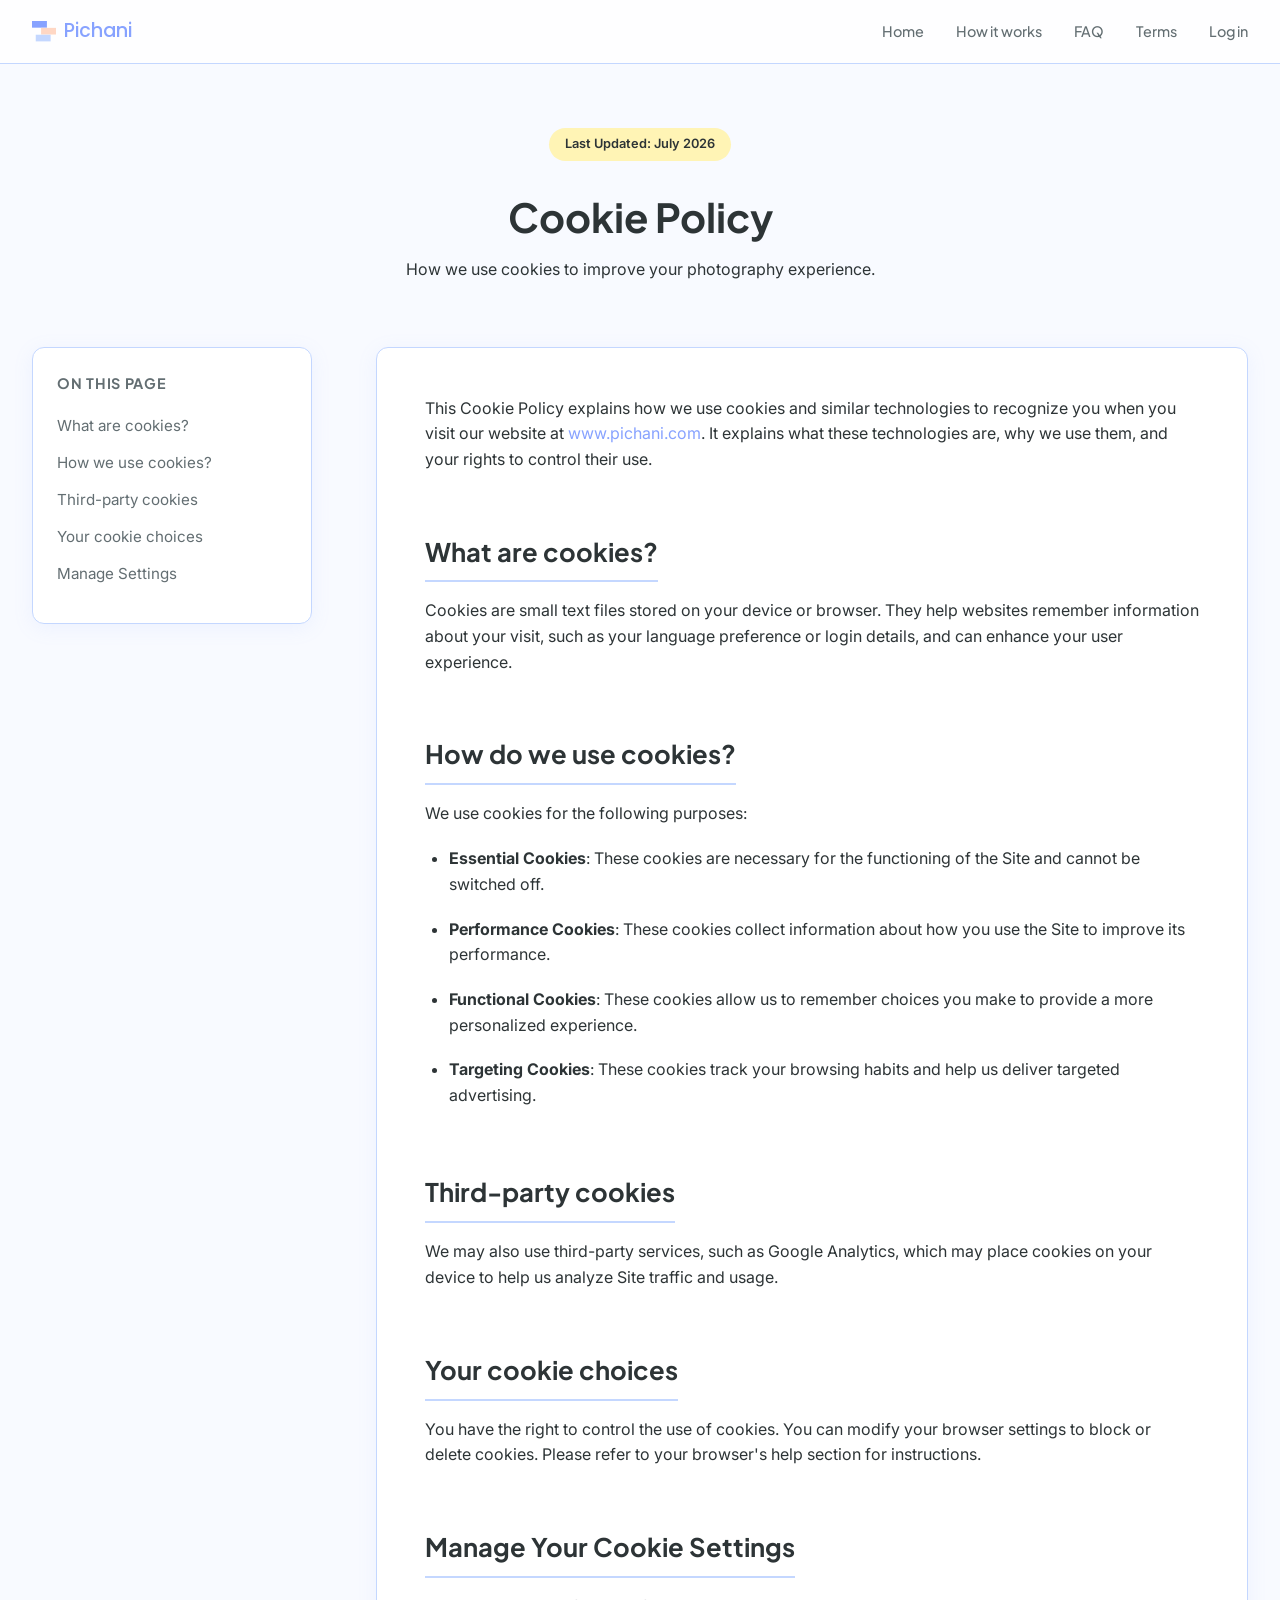
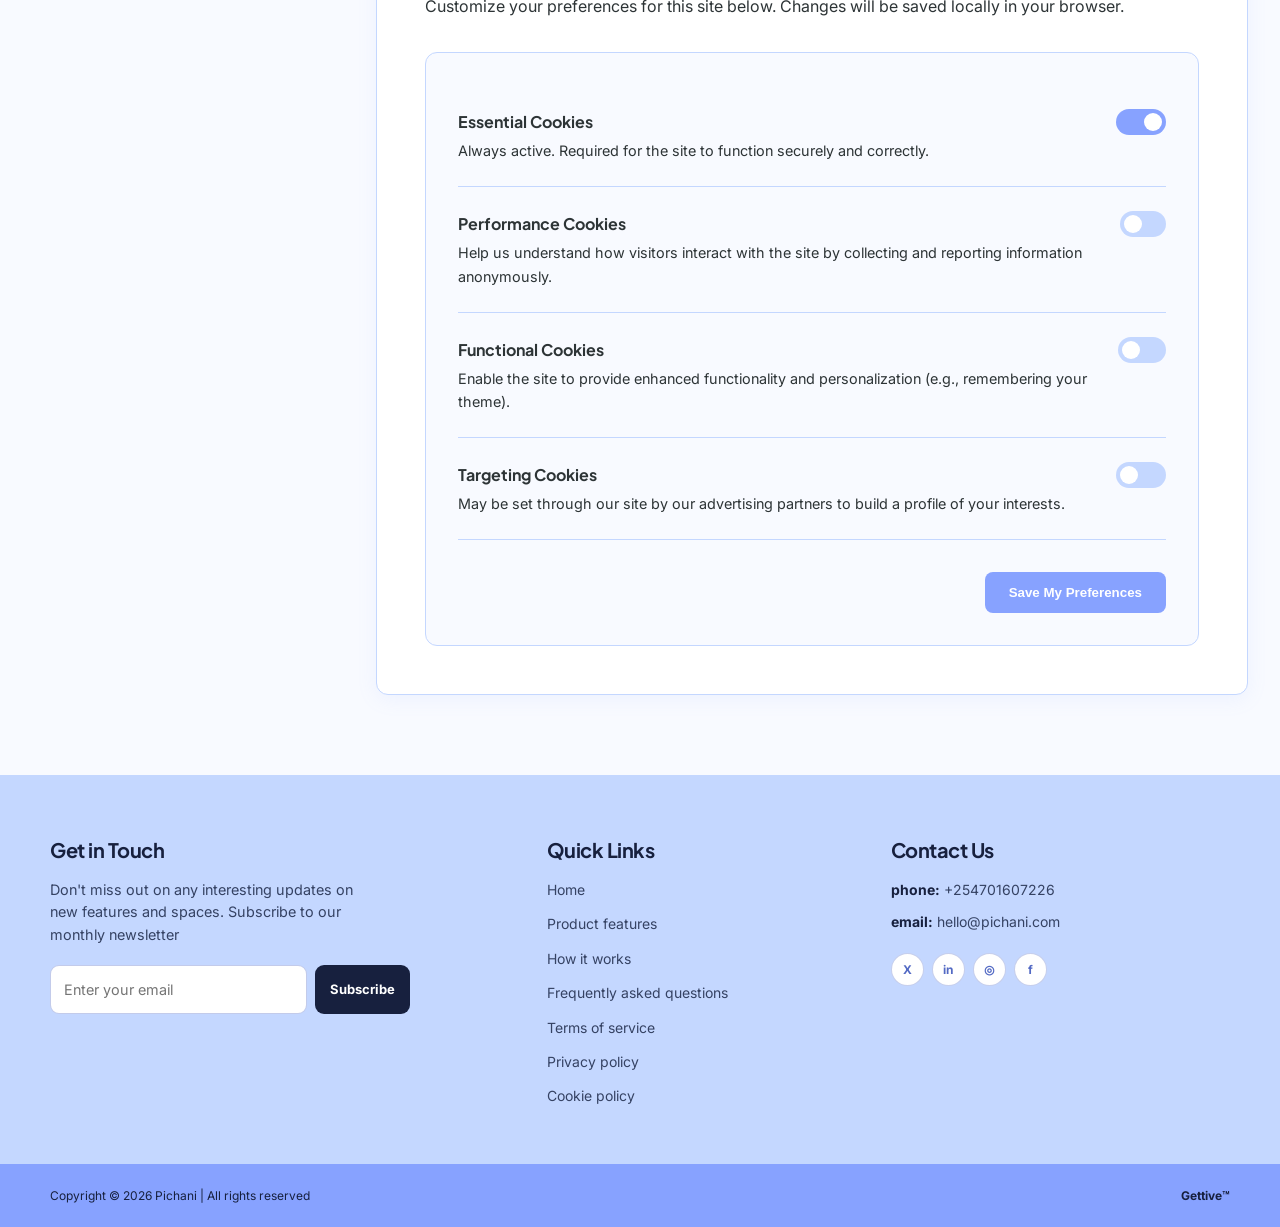
==== cookie-policy.html @ e41df1f5 "Some renaming" ====
<!DOCTYPE html>
<html lang="en">
<head>
    <meta charset="UTF-8">
    <meta name="viewport" content="width=device-width, initial-scale=1.0">
    <meta name="description" content="Pichani's Cookie Policy for its event media management website and services.">
    <link rel="canonical" href="https://www.pichani.com/cookie-policy.html">
    <meta property="og:type" content="website"><meta property="og:site_name" content="Pichani"><meta property="og:title" content="Cookie Policy | Pichani"><meta property="og:description" content="Pichani's Cookie Policy for its event media management website and services."><meta property="og:url" content="https://www.pichani.com/cookie-policy.html">
    <meta name="twitter:card" content="summary">
    <meta name="twitter:title" content="Cookie Policy | Pichani">
    <meta name="twitter:description" content="Pichani's Cookie Policy for its event media management website and services.">
    <link rel="icon" type="image/svg+xml" href="/assets/svg/pichani.svg" />
    <title>Cookie Policy | Pichani</title>
    <link rel="preconnect" href="https://fonts.googleapis.com">
    <link rel="preconnect" href="https://fonts.gstatic.com" crossorigin>
    <link href="https://fonts.googleapis.com/css2?family=Inter:wght@400;500;600&family=Plus+Jakarta+Sans:wght@500;700;800&display=swap" rel="stylesheet">
    <link href="https://fonts.googleapis.com/css2?family=Poppins:wght@400;500;600;700&display=swap" rel="stylesheet">
    <link rel="stylesheet" href="assets/css/styles.css">
    <link rel="stylesheet" href="assets/css/footer.css">
</head>
<body>
    <header>
        <div class="container nav-container">
            <a class="logo" href="index.html" aria-label="Pichani home">
                <svg id="Layer_1" data-name="Layer 1" xmlns="http://www.w3.org/2000/svg" viewBox="0 0 566.72 481.68"><defs><style>.cls-1{fill:#87a2ff;}.cls-2{fill:#ffd7c4;}.cls-3{fill:#c4d7ff;}</style></defs><rect class="cls-1" width="352.08" height="157.68"/><rect class="cls-2" x="214.64" y="162" width="352.08" height="157.68"/><rect class="cls-3" x="88.28" y="324" width="352.08" height="157.68"/></svg>
                <span class="logo-name">Pichani</span>
            </a>
            <nav class="nav-links" id="primary-menu" aria-label="Primary navigation">
                <a href="index.html">Home</a>
                <a href="index.html#workflow">How it works</a>
                <a href="faq.html">FAQ</a>
                <a href="terms-of-service.html">Terms</a>
                <a href="https://app.pichani.com/signin">Log in</a>
            </nav>
            <button class="menu-toggle" type="button" aria-controls="primary-menu" aria-expanded="false" aria-label="Open navigation menu"><span></span><span></span><span></span></button>
        </div>
    </header>

    <main class="container">
        <section class="hero">
            <span class="badge">Last Updated: July 2026</span>
            <h1>Cookie Policy</h1>
            <p>How we use cookies to improve your photography experience.</p>
        </section>

        <div class="policy-layout">
            <aside>
                <div class="toc-card">
                    <h3>On this page</h3>
                    <ul class="toc-list">
                        <li><a href="#what-are-cookies">What are cookies?</a></li>
                        <li><a href="#how-we-use-cookies">How we use cookies?</a></li>
                        <li><a href="#third-party-cookies">Third-party cookies</a></li>
                        <li><a href="#your-choices">Your cookie choices</a></li>
                        <li><a href="#manage-settings">Manage Settings</a></li>
                    </ul>
                </div>
            </aside>

            <article class="content">
                <p>This Cookie Policy explains how we use cookies and similar technologies to recognize you when you visit our website at <a href="https://www.pichani.com">www.pichani.com</a>. It explains what these technologies are, why we use them, and your rights to control their use.</p>

                <h2 id="what-are-cookies">What are cookies?</h2>
                <p>Cookies are small text files stored on your device or browser. They help websites remember information about your visit, such as your language preference or login details, and can enhance your user experience.</p>

                <h2 id="how-we-use-cookies">How do we use cookies?</h2>
                <p>We use cookies for the following purposes:</p>
                <ul>
                    <li><strong>Essential Cookies</strong>: These cookies are necessary for the functioning of the Site and cannot be switched off.</li>
                    <li><strong>Performance Cookies</strong>: These cookies collect information about how you use the Site to improve its performance.</li>
                    <li><strong>Functional Cookies</strong>: These cookies allow us to remember choices you make to provide a more personalized experience.</li>
                    <li><strong>Targeting Cookies</strong>: These cookies track your browsing habits and help us deliver targeted advertising.</li>
                </ul>

                <h2 id="third-party-cookies">Third-party cookies</h2>
                <p>We may also use third-party services, such as Google Analytics, which may place cookies on your device to help us analyze Site traffic and usage.</p>

                <h2 id="your-choices">Your cookie choices</h2>
                <p>You have the right to control the use of cookies. You can modify your browser settings to block or delete cookies. Please refer to your browser's help section for instructions.</p>

                <h2 id="manage-settings">Manage Your Cookie Settings</h2>
                <p>Customize your preferences for this site below. Changes will be saved locally in your browser.</p>
                
                <div class="cookie-dashboard">
                    <div class="cookie-row">
                        <div class="cookie-info">
                            <h4>Essential Cookies</h4>
                            <p>Always active. Required for the site to function securely and correctly.</p>
                        </div>
                        <label class="switch">
                            <input type="checkbox" checked disabled>
                            <span class="slider"></span>
                        </label>
                    </div>

                    <div class="cookie-row">
                        <div class="cookie-info">
                            <h4>Performance Cookies</h4>
                            <p>Help us understand how visitors interact with the site by collecting and reporting information anonymously.</p>
                        </div>
                        <label class="switch">
                            <input type="checkbox" id="cookie-performance">
                            <span class="slider"></span>
                        </label>
                    </div>

                    <div class="cookie-row">
                        <div class="cookie-info">
                            <h4>Functional Cookies</h4>
                            <p>Enable the site to provide enhanced functionality and personalization (e.g., remembering your theme).</p>
                        </div>
                        <label class="switch">
                            <input type="checkbox" id="cookie-functional">
                            <span class="slider"></span>
                        </label>
                    </div>

                    <div class="cookie-row">
                        <div class="cookie-info">
                            <h4>Targeting Cookies</h4>
                            <p>May be set through our site by our advertising partners to build a profile of your interests.</p>
                        </div>
                        <label class="switch">
                            <input type="checkbox" id="cookie-targeting">
                            <span class="slider"></span>
                        </label>
                    </div>

                    <div style="margin-top: 2rem; text-align: right;">
                        <button id="save-cookie-settings" class="btn">Save My Preferences</button>
                    </div>
                </div>
            </article>
        </div>
    </main>

    <footer class="site-footer"><div class="footer-main"><div class="footer-wrap"><section class="footer-column"><h3>Get in Touch</h3><p class="newsletter-copy">Don't miss out on any interesting updates on new features and spaces. Subscribe to our monthly newsletter</p><form class="footer-signup" novalidate><input type="email" name="email" placeholder="Enter your email" aria-label="Email address" required><button type="submit">Subscribe</button></form><p class="footer-note" aria-live="polite"></p></section><section class="footer-column"><h3>Quick Links</h3><nav class="footer-links" aria-label="Footer links"><a href="index.html">Home</a><a href="index.html#features">Product features</a><a href="index.html#workflow">How it works</a><a href="faq.html">Frequently asked questions</a><a href="terms-of-service.html">Terms of service</a><a href="privacy-policy.html">Privacy policy</a><a href="cookie-policy.html">Cookie policy</a></nav></section><section class="footer-column"><h3>Contact Us</h3><p class="contact-line"><strong>phone:</strong> +254701607226</p><p class="contact-line"><strong>email:</strong> hello@pichani.com</p><ul class="social-links"><li><a href="https://twitter.com/pichani_app" target="_blank" rel="noopener noreferrer" aria-label="X (Twitter)">X</a></li><li><a href="https://linkedin.com/in/pichani_app" target="_blank" rel="noopener noreferrer" aria-label="LinkedIn">in</a></li><li><a href="https://instagram.com/pichani_app" target="_blank" rel="noopener noreferrer" aria-label="Instagram">◎</a></li><li><a href="https://facebook.com/pichani_app" target="_blank" rel="noopener noreferrer" aria-label="Facebook">f</a></li></ul></section></div></div><div class="footer-bottom"><div class="footer-bottom-wrap"><p>Copyright © 2026 Pichani <span aria-hidden="true">|</span> All rights reserved</p><a class="footer-credit" href="https://www.gettive.com" target="_blank" rel="noopener noreferrer">Gettive™</a></div></div></footer>

    <script src="assets/js/app.js"></script>
    <script src="assets/js/cookie-manager.js"></script>
    <script src="assets/js/footer.js"></script>
    <script src="assets/js/menu.js"></script>
</body>
</html>
---- assets/css/styles.css ----
:root {
    --primary: #87a2ff;
    --secondary: #c4d7ff;
    --accent: #ffd7c4;
    --warning: #fff4b5;
    --bg-light: #f8faff;
    --text-main: #2d3436;
    --text-muted: #636e72;
    --white: #ffffff;
    --shadow: 0 4px 20px rgba(135, 162, 255, 0.1);
    --border-radius: 12px;
    --transition: all 0.3s cubic-bezier(0.4, 0, 0.2, 1);
}

* {
    margin: 0;
    padding: 0;
    box-sizing: border-box;
    -webkit-font-smoothing: antialiased;
}

body {
    font-family: 'Inter', -apple-system, BlinkMacSystemFont, "Segoe UI", Roboto, sans-serif;
    background-color: var(--bg-light);
    color: var(--text-main);
    line-height: 1.6;
    overflow-x: hidden;
}

h1, h2, h3, h4 {
    font-family: 'Plus Jakarta Sans', sans-serif;
    font-weight: 700;
    color: var(--text-main);
    margin-bottom: 1rem;
}

a {
    color: var(--primary);
    text-decoration: none;
    transition: var(--transition);
}

a:hover {
    color: var(--text-main);
}

.container {
    max-width: 1300px;
    margin: 0 auto;
    padding: 0 2rem;
}

/* Layout Shell */
header {
    background: rgba(255, 255, 255, 0.8);
    backdrop-filter: blur(10px);
    border-bottom: 1px solid var(--secondary);
    position: sticky;
    top: 0;
    z-index: 100;
    padding: 1rem 0;
    display: flex;
    justify-content: space-between;
    width: 100%;
    position: relative;

}

.nav-container {
    display: flex;
    justify-content: space-between;
    align-items: center;
    width: 100%;
}

.logo {
    font-family: 'Plus Jakarta Sans', sans-serif;
    font-weight: 800;
    font-size: 1.5rem;
    color: var(--primary);
    display: flex;
    align-items: center;
    gap: 0.5rem;
}

.logo-name {
    font-family: 'Poppins', sans-serif;
    font-weight: 500;
    font-size: 1.2rem;
}

.logo svg {
    display: block;
    width: 24px;
    height: 24px;
    height: auto;
    flex-shrink: 0;
}

.container.nav-container .nav-links {
    display: flex;
    gap: 2rem;
}

.container.nav-container .nav-links a {
    font-weight: 500 !important;
    font-size: 0.9rem;
    color: var(--text-muted);
    font-family: 'Plus Jakarta Sans', sans-serif;
    text-decoration: none;
}

.container.nav-container .nav-links a.active {
    color: var(--primary);
}

/* Page Hero */
.hero {
    padding: 4rem 0 2rem;
    text-align: center;
}

.hero h1 {
    font-size: 2.5rem;
    margin-bottom: 0.5rem;
}

.badge {
    background: var(--warning);
    padding: 0.4rem 1rem;
    border-radius: 100px;
    font-size: 0.8rem;
    font-weight: 600;
    display: inline-block;
    margin-bottom: 1.5rem;
}

/* Policy Content Grid */
.policy-layout {
    display: grid;
    grid-template-columns: 280px 1fr;
    gap: 4rem;
    padding: 2rem 0 5rem;
}

aside {
    position: sticky;
    top: 100px;
    height: fit-content;
}

.toc-card {
    background: var(--white);
    padding: 1.5rem;
    border-radius: var(--border-radius);
    border: 1px solid var(--secondary);
    box-shadow: var(--shadow);
}

.toc-card h3 {
    font-size: 0.9rem;
    text-transform: uppercase;
    letter-spacing: 0.05em;
    color: var(--text-muted);
    margin-bottom: 1.2rem;
}

.toc-list {
    list-style: none;
}

.toc-list li {
    margin-bottom: 0.8rem;
}

.toc-list a {
    color: var(--text-muted);
    font-size: 0.95rem;
    display: block;
}

.toc-list a:hover, .toc-list a.active {
    color: var(--primary);
    transform: translateX(5px);
}

/* Main Content area */
article.content {
    background: var(--white);
    padding: 3rem;
    border-radius: var(--border-radius);
    border: 1px solid var(--secondary);
    box-shadow: var(--shadow);
}

.content h2 {
    margin-top: 2.5rem;
    font-size: 1.6rem;
    border-bottom: 2px solid var(--secondary);
    padding-bottom: 0.5rem;
    display: inline-block;
}

.content h2:first-child {
    margin-top: 0;
}

.content p, .content li {
    margin-bottom: 1.2rem;
    color: var(--text-main);
}

.content ul {
    margin-left: 1.5rem;
    margin-bottom: 1.5rem;
}

/* FAQ page */
.faq-content section + section { margin-top: 3rem; }
.faq-content h2 { margin-top: 0; }
.faq-content details { border: 1px solid var(--secondary); border-radius: 10px; margin: .85rem 0; overflow: hidden; transition: var(--transition); }
.faq-content details[open] { border-color: var(--primary); box-shadow: var(--shadow); }
.faq-content summary { cursor: pointer; list-style: none; padding: 1.1rem 1.25rem; display: flex; gap: 1rem; align-items: center; justify-content: space-between; font-weight: 600; color: var(--text-main); }
.faq-content summary::-webkit-details-marker { display: none; }
.faq-content summary span { color: var(--primary); font-size: 1.5rem; font-weight: 400; line-height: 1; transition: transform .2s ease; }
.faq-content details[open] summary span { transform: rotate(45deg); }
.faq-content details p { margin: 0; padding: 0 1.25rem 1.25rem; color: var(--text-muted); }

/* Hub/Index Page */
.policy-grid {
    display: grid;
    grid-template-columns: repeat(auto-fit, minmax(300px, 1fr));
    gap: 2rem;
    margin-top: 3rem;
}

.policy-card {
    background: var(--white);
    padding: 2.5rem;
    border-radius: var(--border-radius);
    border: 1px solid var(--secondary);
    box-shadow: var(--shadow);
    transition: var(--transition);
    display: flex;
    flex-direction: column;
}

.policy-card:hover {
    transform: translateY(-10px);
    border-color: var(--primary);
}

.policy-card i {
    font-size: 2rem;
    color: var(--primary);
    margin-bottom: 1.5rem;
}

.policy-card p {
    color: var(--text-muted);
    flex-grow: 1;
    margin-bottom: 1.5rem;
}

.btn {
    background: var(--primary);
    color: var(--white);
    padding: 0.8rem 1.5rem;
    border-radius: 8px;
    font-weight: 600;
    text-align: center;
    border: none;
    cursor: pointer;
    transition: var(--transition);
}

.btn:hover {
    background: var(--text-main);
    color: var(--white);
}

/* Cookie Dashboard */
.cookie-dashboard {
    background: var(--bg-light);
    border: 1px solid var(--secondary);
    border-radius: var(--border-radius);
    padding: 2rem;
    margin-top: 2rem;
}

.cookie-row {
    display: flex;
    justify-content: space-between;
    align-items: flex-start;
    padding: 1.5rem 0;
    border-bottom: 1px solid var(--secondary);
}

.cookie-row:last-child {
    border-bottom: none;
}

.cookie-info h4 {
    margin-bottom: 0.3rem;
}

.cookie-info p {
    font-size: 0.9rem;
    margin-bottom: 0;
}

/* Switch UI */
.switch {
    position: relative;
    display: inline-block;
    width: 50px;
    height: 26px;
}

.switch input {
    opacity: 0;
    width: 0;
    height: 0;
}

.slider {
    position: absolute;
    cursor: pointer;
    top: 0;
    left: 0;
    right: 0;
    bottom: 0;
    background-color: var(--secondary);
    transition: .4s;
    border-radius: 34px;
}

.slider:before {
    position: absolute;
    content: "";
    height: 18px;
    width: 18px;
    left: 4px;
    bottom: 4px;
    background-color: white;
    transition: .4s;
    border-radius: 50%;
}

input:checked + .slider {
    background-color: var(--primary);
}

input:checked + .slider:before {
    transform: translateX(24px);
}

/* Footer */
footer {
    padding: 4rem 0;
    border-top: 1px solid var(--secondary);
    text-align: center;
    color: var(--text-muted);
    font-size: 0.9rem;
}

/* Responsive */
@media (max-width: 992px) {
    .policy-layout {
        grid-template-columns: 1fr;
    }
    aside {
        display: none;
    }
    .hero h1 {
        font-size: 2rem;
    }
}

@media (max-width: 600px) {
    .container.nav-container .nav-links {
        display: none;
    }
    article.content {
        padding: 1.5rem;
    }
}

/* Mobile navigation */
.menu-toggle {
    display: none;
    width: 42px;
    height: 42px;
    padding: 10px;
    border: 1px solid var(--secondary);
    border-radius: 9px;
    background: var(--white);
    cursor: pointer;
}

.menu-toggle span {
    display: block;
    width: 20px;
    height: 2px;
    margin: 4px auto;
    border-radius: 2px;
    background: var(--primary);
}

@media (max-width: 600px) {
    .nav-container { position: relative; }
    .menu-toggle { display: block; }
    .container.nav-container .nav-links.is-open {
        position: absolute;
        top: calc(100% + 14px + 1rem);
        left: 50%;
        transform: translate(-50%, 0);
        right: 0;
        z-index: 110;
        display: flex;
        width: min(260px, calc(100vw - 4rem));
        padding: .75rem;
        flex-direction: column;
        gap: 0.5rem;
        border: 1px solid var(--secondary);
        border-radius: 12px;
        background: rgba(255, 255, 255, .98);
        box-shadow: var(--shadow);
        width: 90%;
        height: 30rem;

    }
    .container.nav-container .nav-links.is-open a {
        display: block;
        padding: .8rem 1rem;
        border-radius: 8px;
    }
    .container.nav-container .nav-links.is-open a:hover,
    .container.nav-container .nav-links.is-open a.active {
        background: var(--warning);
    }
}

/* Print Styles */
@media print {
    header, footer, aside, .btn, .hero .badge {
        display: none !important;
    }
    body {
        background: white;
    }
    .container {
        max-width: 100%;
        padding: 0;
    }
    article.content {
        box-shadow: none;
        border: none;
        padding: 0;
    }
}
---- assets/css/footer.css ----
.site-footer{margin-top:0;padding:0;border:0;text-align:initial;color:#17203e;font-family:"DM Sans",Inter,Arial,sans-serif}.footer-main{padding:64px 0 56px;background:#c4d7ff}.footer-wrap{width:min(1180px,calc(100% - 48px));margin:auto;display:grid;grid-template-columns:1.2fr .75fr 1fr;gap:clamp(34px,7vw,100px)}.footer-column h3{margin:0 0 18px;font:700 20px/1.1 "Plus Jakarta Sans","DM Sans",sans-serif;letter-spacing:-.5px;color:#17203e}.footer-column p{margin:0}.newsletter-copy{max-width:320px;line-height:1.55;color:#354263}.footer-signup{display:flex;gap:8px;margin-top:19px;max-width:360px}.footer-signup input{min-width:0;flex:1;padding:12px 13px;border:1px solid rgba(83,106,196,.35);border-radius:9px;background:#fff;color:#17203e;font:inherit;outline:none}.footer-signup input:focus{border-color:#536ac4;box-shadow:0 0 0 3px rgba(135,162,255,.28)}.footer-signup button{padding:11px 15px;border:0;border-radius:9px;background:#17203e;color:white;font:700 13px/1 "DM Sans",Inter,sans-serif;cursor:pointer}.footer-signup button:hover{background:#536ac4}.footer-note{min-height:18px;margin-top:8px!important;font-size:12px;color:#536ac4}.footer-links{display:grid;gap:12px}.footer-links a{color:#354263;text-decoration:none;font-size:14px}.footer-links a:hover{color:#536ac4;text-decoration:underline}.contact-line{margin:0 0 10px!important;font-size:14px;color:#354263}.contact-line strong{text-transform:lowercase;color:#17203e}.social-links{display:flex;gap:8px;margin-top:19px;padding:0;list-style:none}.social-links a{display:grid;place-items:center;width:33px;height:33px;border:1px solid rgba(83,106,196,.32);border-radius:50%;background:#fff;color:#536ac4;text-decoration:none;font-size:12px;font-weight:700;transition:transform .2s,background .2s}.social-links a:hover{background:#fff4b5;transform:translateY(-3px)}.footer-bottom{background:#87a2ff;padding:22px 0;color:#17203e}.footer-bottom-wrap{width:min(1180px,calc(100% - 48px));margin:auto;display:flex;align-items:center;justify-content:space-between;gap:20px;font-size:12px}.footer-bottom p{margin:0}.footer-credit{font-weight:700;color:#17203e;text-decoration:none}.footer-credit:hover{text-decoration:underline}@media(max-width:760px){.footer-wrap{grid-template-columns:1fr 1fr;gap:42px}.footer-column:first-child{grid-column:1/-1}.footer-bottom-wrap{align-items:flex-start;flex-direction:column;gap:8px}}@media(max-width:480px){.footer-main{padding:48px 0}.footer-wrap{width:min(100% - 40px,1180px);grid-template-columns:1fr;gap:35px}.footer-column:first-child{grid-column:auto}.footer-signup{flex-direction:column}.footer-signup button{padding:13px}.footer-bottom-wrap{width:min(100% - 40px,1180px)}}
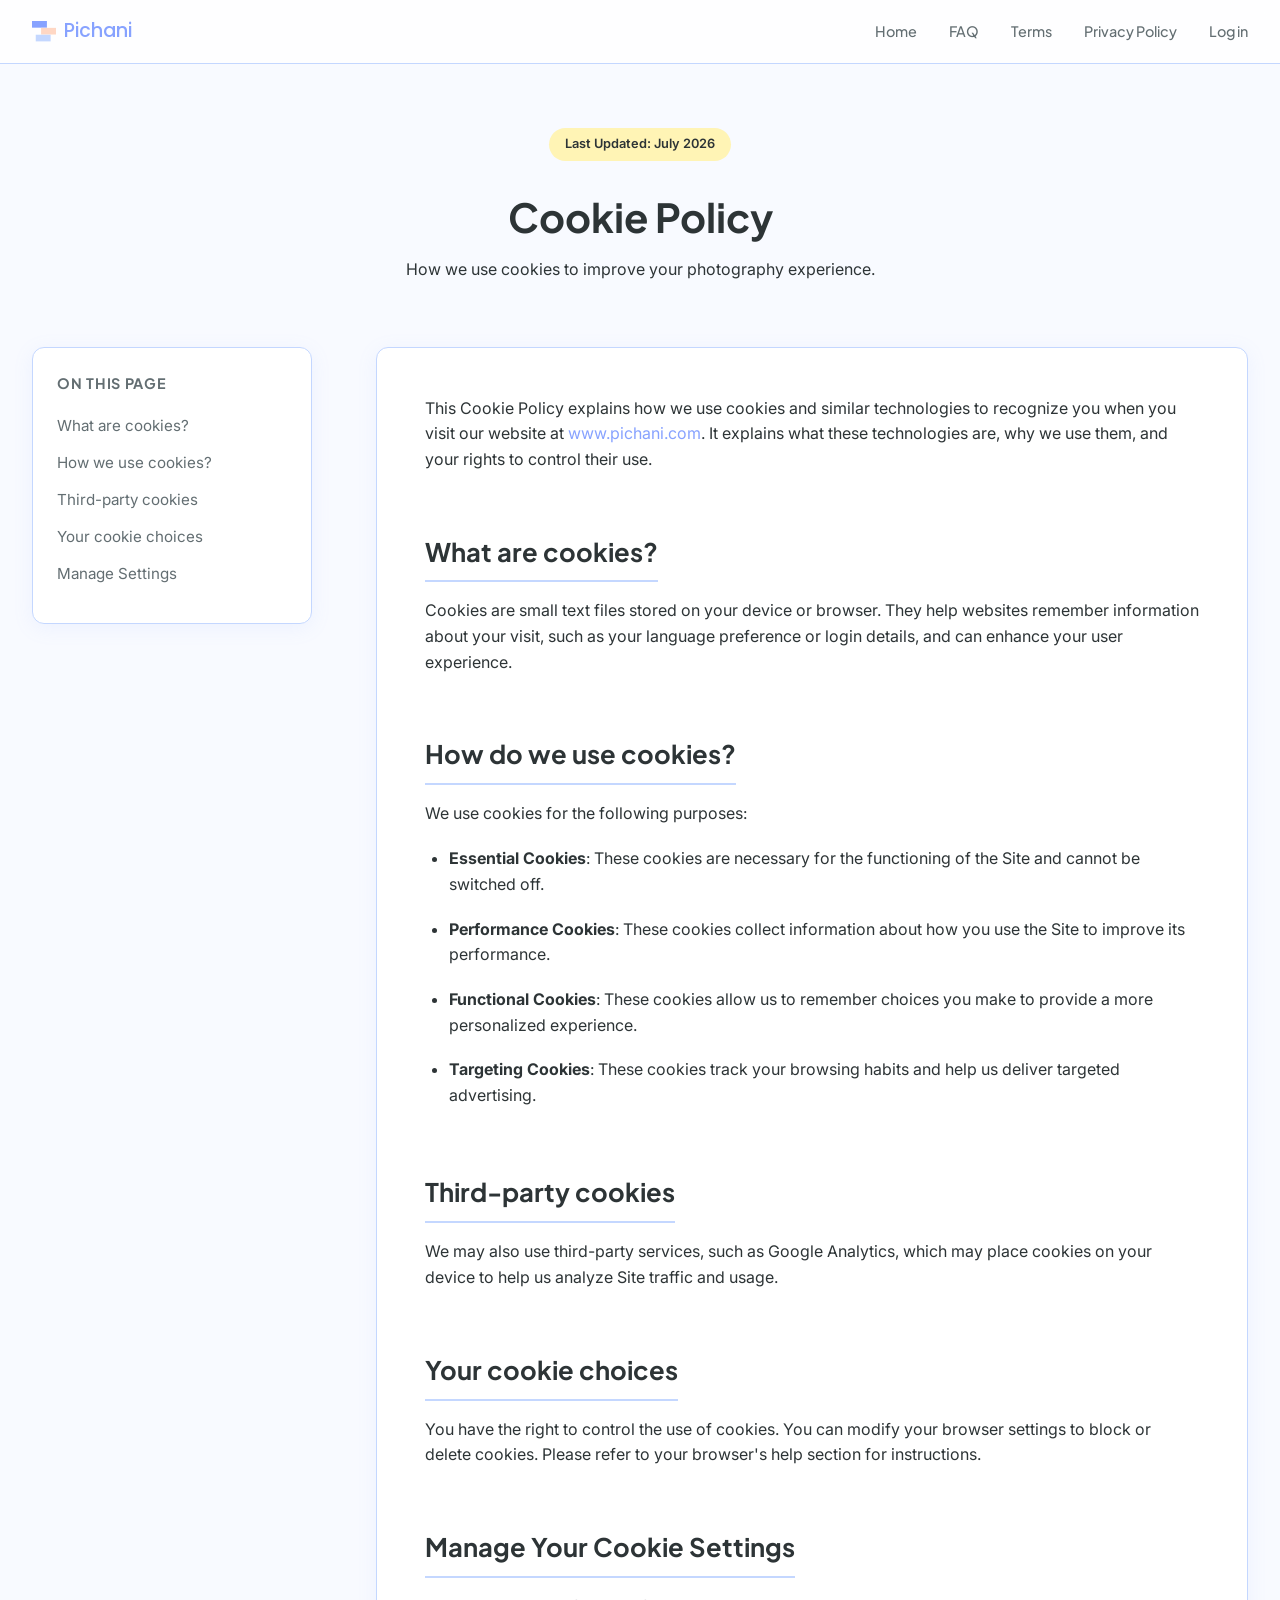
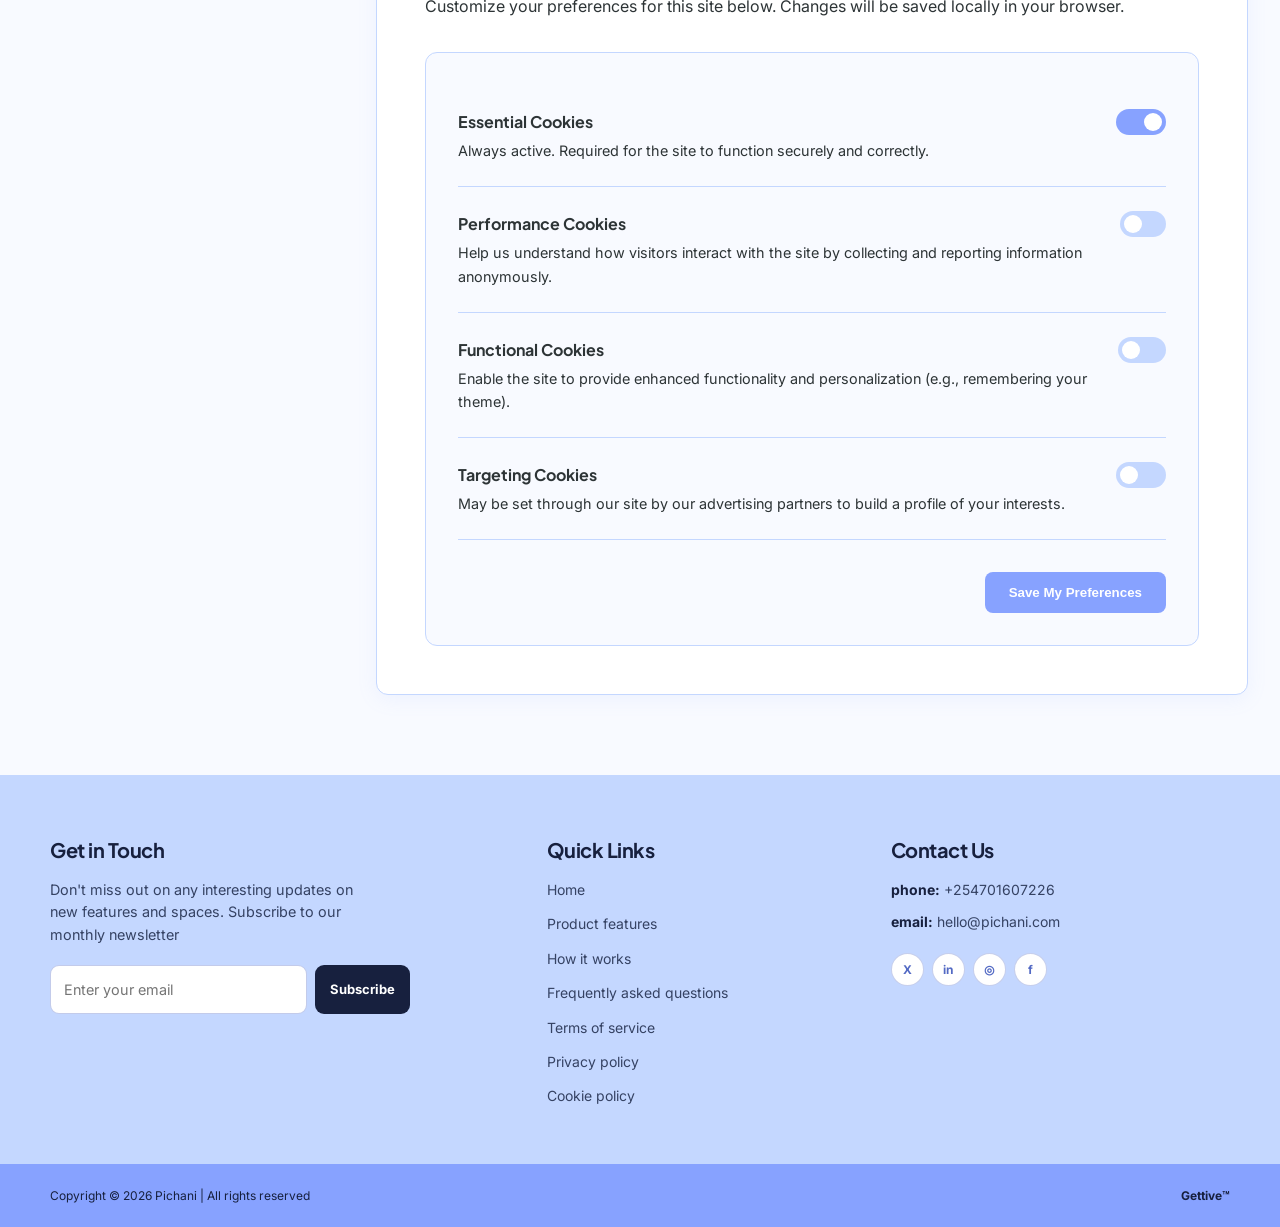
==== commit 211bd656: "Some update" ====
--- a/cookie-policy.html
+++ b/cookie-policy.html
@@ -21,20 +21,20 @@
 <body>
     <header>
         <div class="container nav-container">
-            <a class="logo" href="index.html" aria-label="Pichani home">
-                <svg id="Layer_1" data-name="Layer 1" xmlns="http://www.w3.org/2000/svg" viewBox="0 0 566.72 481.68"><defs><style>.cls-1{fill:#87a2ff;}.cls-2{fill:#ffd7c4;}.cls-3{fill:#c4d7ff;}</style></defs><rect class="cls-1" width="352.08" height="157.68"/><rect class="cls-2" x="214.64" y="162" width="352.08" height="157.68"/><rect class="cls-3" x="88.28" y="324" width="352.08" height="157.68"/></svg>
-                <span class="logo-name">Pichani</span>
-            </a>
+          <a class="logo" href="index.html" aria-label="Pichani home">
+            <svg id="Layer_1" data-name="Layer 1" xmlns="http://www.w3.org/2000/svg" viewBox="0 0 566.72 481.68"><defs><style>.cls-1{fill:#87a2ff;}.cls-2{fill:#ffd7c4;}.cls-3{fill:#c4d7ff;}</style></defs><rect class="cls-1" width="352.08" height="157.68"/><rect class="cls-2" x="214.64" y="162" width="352.08" height="157.68"/><rect class="cls-3" x="88.28" y="324" width="352.08" height="157.68"/></svg>
+            <span class="logo-name">Pichani</span>
+          </a>
             <nav class="nav-links" id="primary-menu" aria-label="Primary navigation">
-                <a href="index.html">Home</a>
-                <a href="index.html#workflow">How it works</a>
-                <a href="faq.html">FAQ</a>
-                <a href="terms-of-service.html">Terms</a>
-                <a href="https://app.pichani.com/signin">Log in</a>
+              <a href="index.html">Home</a>
+              <a href="faq.html">FAQ</a>
+              <a href="terms-of-service.html">Terms</a>
+              <a href="privacy-policy.html">Privacy Policy</a>
+              <a href="https://app.pichani.com/signin">Log in</a>
             </nav>
             <button class="menu-toggle" type="button" aria-controls="primary-menu" aria-expanded="false" aria-label="Open navigation menu"><span></span><span></span><span></span></button>
-        </div>
-    </header>
+          </div>
+        </header>
 
     <main class="container">
         <section class="hero">
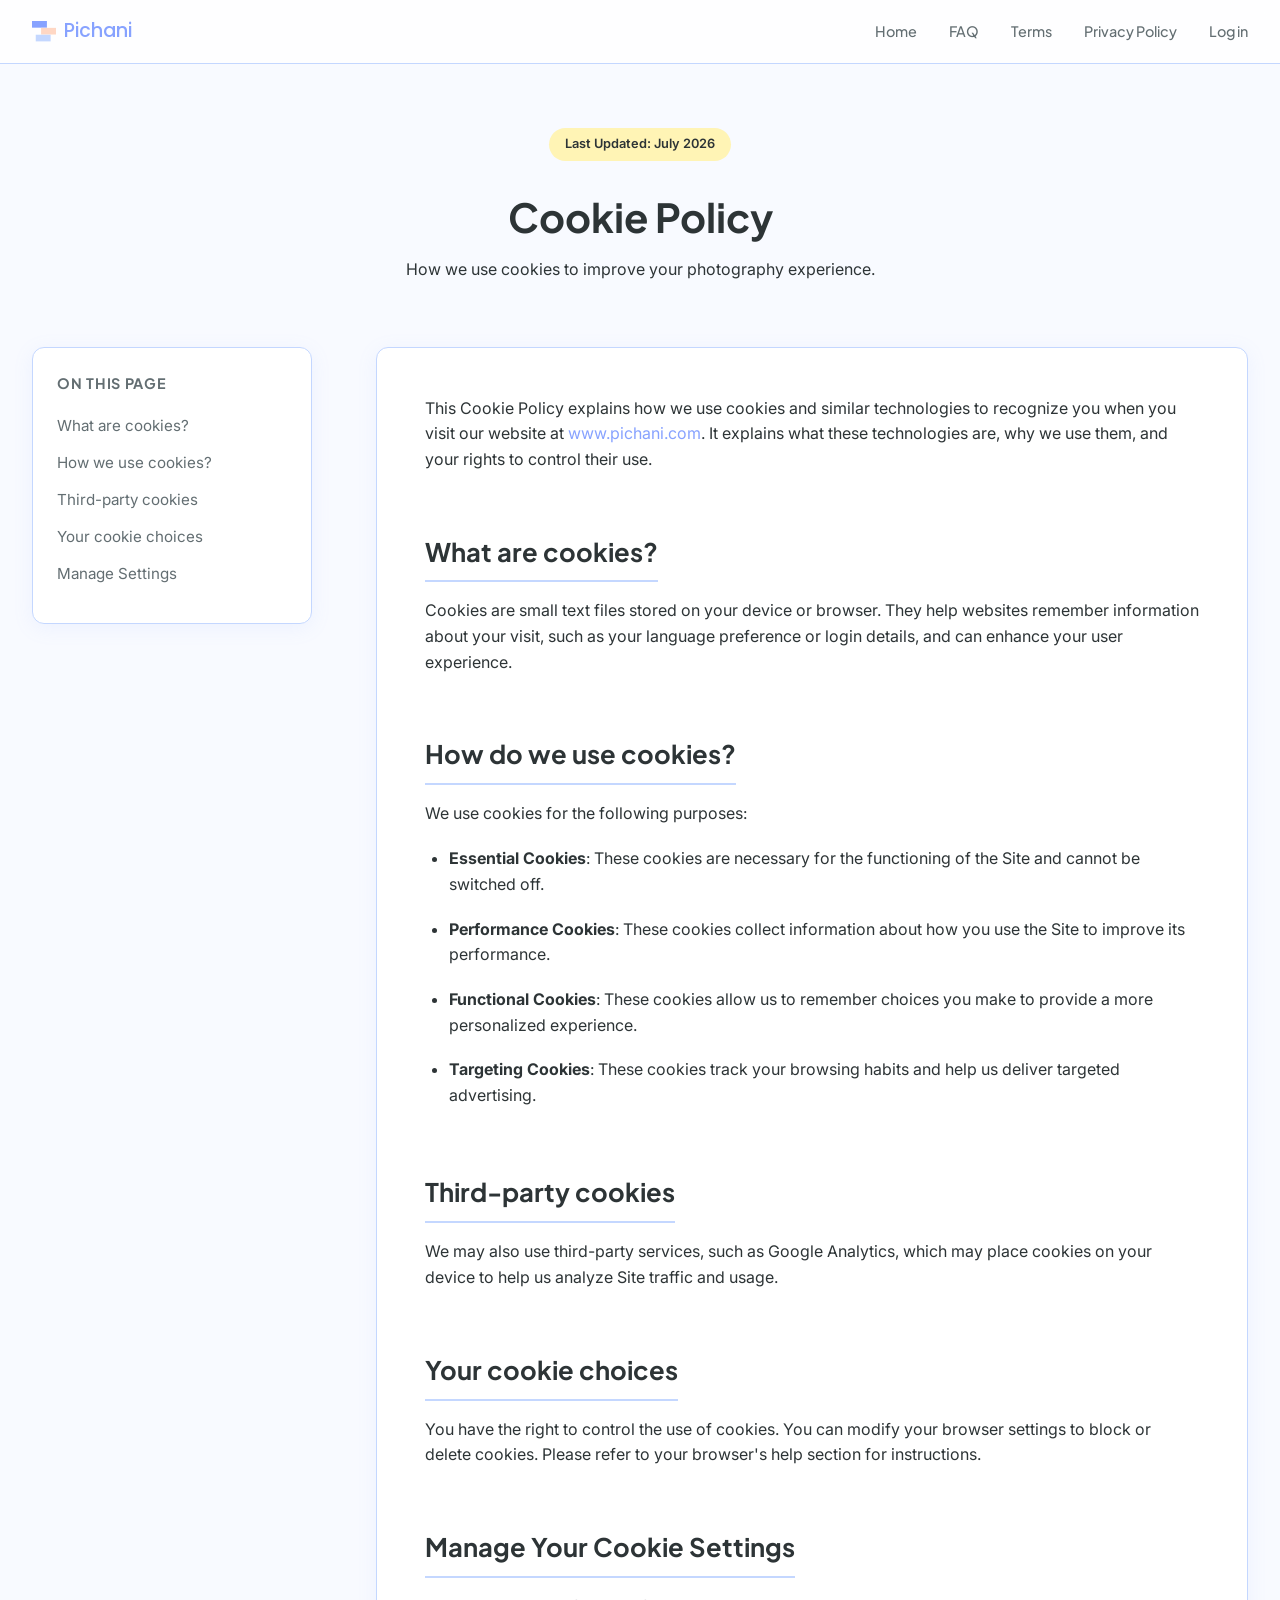
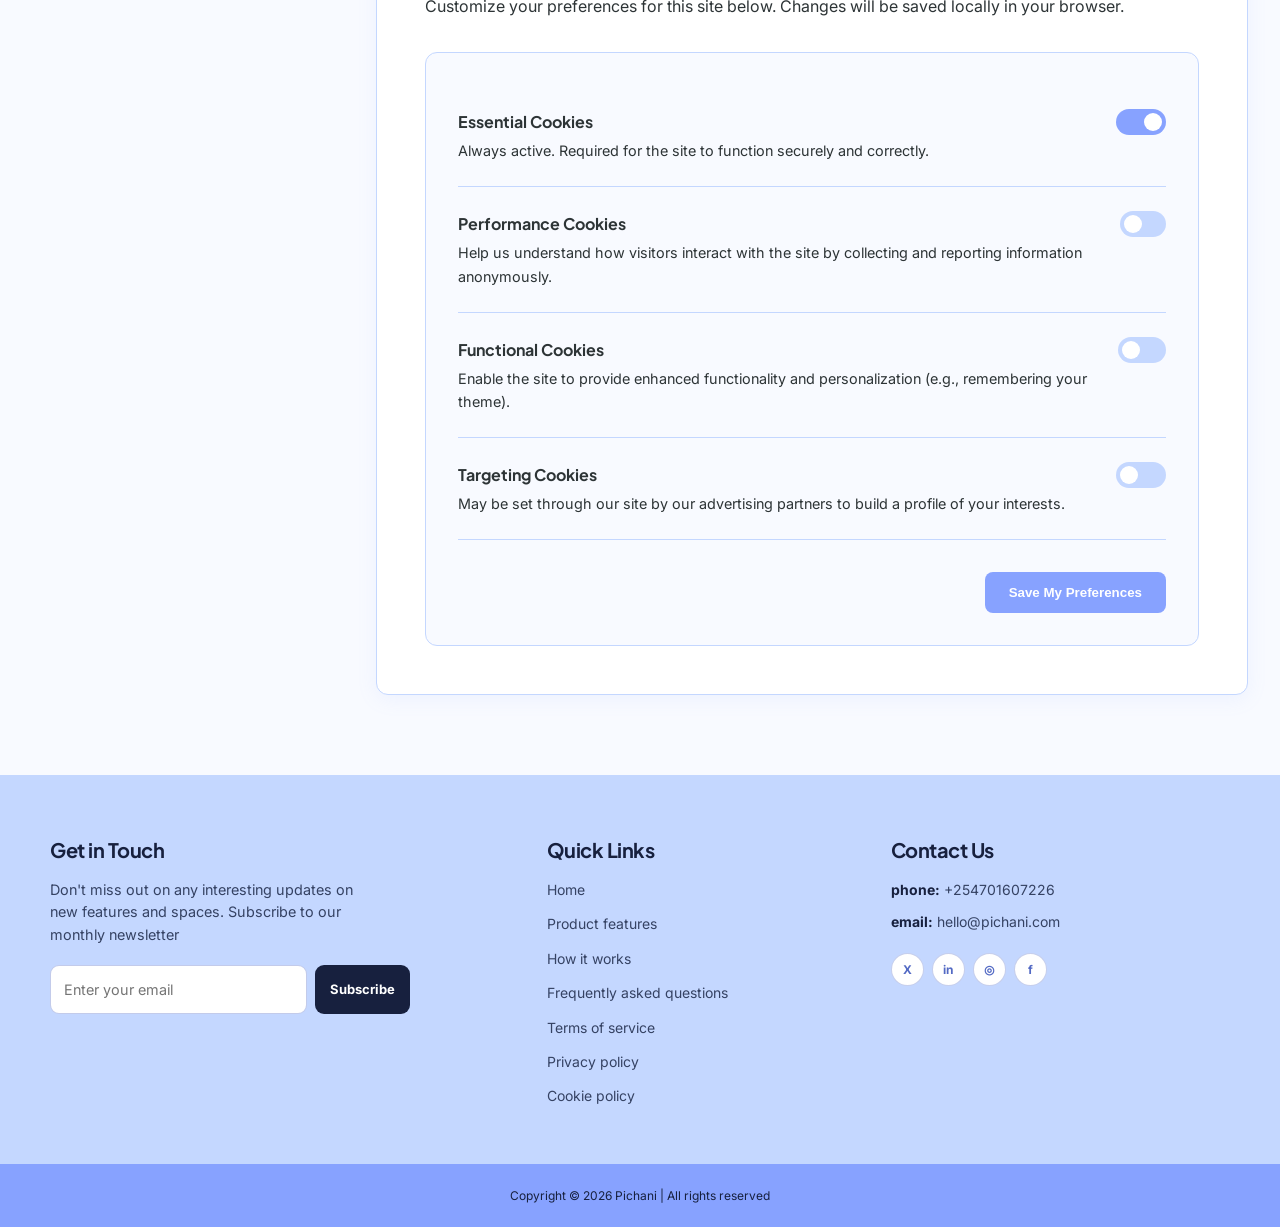
==== commit f2f2b1c6: "Remove attribution for Gettive" ====
--- a/cookie-policy.html
+++ b/cookie-policy.html
@@ -134,7 +134,7 @@
         </div>
     </main>
 
-    <footer class="site-footer"><div class="footer-main"><div class="footer-wrap"><section class="footer-column"><h3>Get in Touch</h3><p class="newsletter-copy">Don't miss out on any interesting updates on new features and spaces. Subscribe to our monthly newsletter</p><form class="footer-signup" novalidate><input type="email" name="email" placeholder="Enter your email" aria-label="Email address" required><button type="submit">Subscribe</button></form><p class="footer-note" aria-live="polite"></p></section><section class="footer-column"><h3>Quick Links</h3><nav class="footer-links" aria-label="Footer links"><a href="index.html">Home</a><a href="index.html#features">Product features</a><a href="index.html#workflow">How it works</a><a href="faq.html">Frequently asked questions</a><a href="terms-of-service.html">Terms of service</a><a href="privacy-policy.html">Privacy policy</a><a href="cookie-policy.html">Cookie policy</a></nav></section><section class="footer-column"><h3>Contact Us</h3><p class="contact-line"><strong>phone:</strong> +254701607226</p><p class="contact-line"><strong>email:</strong> hello@pichani.com</p><ul class="social-links"><li><a href="https://twitter.com/pichani_app" target="_blank" rel="noopener noreferrer" aria-label="X (Twitter)">X</a></li><li><a href="https://linkedin.com/in/pichani_app" target="_blank" rel="noopener noreferrer" aria-label="LinkedIn">in</a></li><li><a href="https://instagram.com/pichani_app" target="_blank" rel="noopener noreferrer" aria-label="Instagram">◎</a></li><li><a href="https://facebook.com/pichani_app" target="_blank" rel="noopener noreferrer" aria-label="Facebook">f</a></li></ul></section></div></div><div class="footer-bottom"><div class="footer-bottom-wrap"><p>Copyright © 2026 Pichani <span aria-hidden="true">|</span> All rights reserved</p><a class="footer-credit" href="https://www.gettive.com" target="_blank" rel="noopener noreferrer">Gettive™</a></div></div></footer>
+    <footer class="site-footer"><div class="footer-main"><div class="footer-wrap"><section class="footer-column"><h3>Get in Touch</h3><p class="newsletter-copy">Don't miss out on any interesting updates on new features and spaces. Subscribe to our monthly newsletter</p><form class="footer-signup" novalidate><input type="email" name="email" placeholder="Enter your email" aria-label="Email address" required><button type="submit">Subscribe</button></form><p class="footer-note" aria-live="polite"></p></section><section class="footer-column"><h3>Quick Links</h3><nav class="footer-links" aria-label="Footer links"><a href="index.html">Home</a><a href="index.html#features">Product features</a><a href="index.html#workflow">How it works</a><a href="faq.html">Frequently asked questions</a><a href="terms-of-service.html">Terms of service</a><a href="privacy-policy.html">Privacy policy</a><a href="cookie-policy.html">Cookie policy</a></nav></section><section class="footer-column"><h3>Contact Us</h3><p class="contact-line"><strong>phone:</strong> +254701607226</p><p class="contact-line"><strong>email:</strong> hello@pichani.com</p><ul class="social-links"><li><a href="https://twitter.com/pichani_app" target="_blank" rel="noopener noreferrer" aria-label="X (Twitter)">X</a></li><li><a href="https://linkedin.com/in/pichani_app" target="_blank" rel="noopener noreferrer" aria-label="LinkedIn">in</a></li><li><a href="https://instagram.com/pichani_app" target="_blank" rel="noopener noreferrer" aria-label="Instagram">◎</a></li><li><a href="https://facebook.com/pichani_app" target="_blank" rel="noopener noreferrer" aria-label="Facebook">f</a></li></ul></section></div></div><div class="footer-bottom"><div class="footer-bottom-wrap"><p>Copyright © 2026 Pichani <span aria-hidden="true">|</span> All rights reserved</p></div></div></footer>
 
     <script src="assets/js/app.js"></script>
     <script src="assets/js/cookie-manager.js"></script>
--- a/assets/css/footer.css
+++ b/assets/css/footer.css
@@ -1 +1,225 @@
-.site-footer{margin-top:0;padding:0;border:0;text-align:initial;color:#17203e;font-family:"DM Sans",Inter,Arial,sans-serif}.footer-main{padding:64px 0 56px;background:#c4d7ff}.footer-wrap{width:min(1180px,calc(100% - 48px));margin:auto;display:grid;grid-template-columns:1.2fr .75fr 1fr;gap:clamp(34px,7vw,100px)}.footer-column h3{margin:0 0 18px;font:700 20px/1.1 "Plus Jakarta Sans","DM Sans",sans-serif;letter-spacing:-.5px;color:#17203e}.footer-column p{margin:0}.newsletter-copy{max-width:320px;line-height:1.55;color:#354263}.footer-signup{display:flex;gap:8px;margin-top:19px;max-width:360px}.footer-signup input{min-width:0;flex:1;padding:12px 13px;border:1px solid rgba(83,106,196,.35);border-radius:9px;background:#fff;color:#17203e;font:inherit;outline:none}.footer-signup input:focus{border-color:#536ac4;box-shadow:0 0 0 3px rgba(135,162,255,.28)}.footer-signup button{padding:11px 15px;border:0;border-radius:9px;background:#17203e;color:white;font:700 13px/1 "DM Sans",Inter,sans-serif;cursor:pointer}.footer-signup button:hover{background:#536ac4}.footer-note{min-height:18px;margin-top:8px!important;font-size:12px;color:#536ac4}.footer-links{display:grid;gap:12px}.footer-links a{color:#354263;text-decoration:none;font-size:14px}.footer-links a:hover{color:#536ac4;text-decoration:underline}.contact-line{margin:0 0 10px!important;font-size:14px;color:#354263}.contact-line strong{text-transform:lowercase;color:#17203e}.social-links{display:flex;gap:8px;margin-top:19px;padding:0;list-style:none}.social-links a{display:grid;place-items:center;width:33px;height:33px;border:1px solid rgba(83,106,196,.32);border-radius:50%;background:#fff;color:#536ac4;text-decoration:none;font-size:12px;font-weight:700;transition:transform .2s,background .2s}.social-links a:hover{background:#fff4b5;transform:translateY(-3px)}.footer-bottom{background:#87a2ff;padding:22px 0;color:#17203e}.footer-bottom-wrap{width:min(1180px,calc(100% - 48px));margin:auto;display:flex;align-items:center;justify-content:space-between;gap:20px;font-size:12px}.footer-bottom p{margin:0}.footer-credit{font-weight:700;color:#17203e;text-decoration:none}.footer-credit:hover{text-decoration:underline}@media(max-width:760px){.footer-wrap{grid-template-columns:1fr 1fr;gap:42px}.footer-column:first-child{grid-column:1/-1}.footer-bottom-wrap{align-items:flex-start;flex-direction:column;gap:8px}}@media(max-width:480px){.footer-main{padding:48px 0}.footer-wrap{width:min(100% - 40px,1180px);grid-template-columns:1fr;gap:35px}.footer-column:first-child{grid-column:auto}.footer-signup{flex-direction:column}.footer-signup button{padding:13px}.footer-bottom-wrap{width:min(100% - 40px,1180px)}}
+.site-footer{
+	margin-top:0;
+	padding:0;
+	border:0;
+	text-align:initial;
+	color:#17203e;
+	font-family:"DM Sans",Inter,Arial,sans-serif
+}
+
+.footer-main{
+	padding:64px 0 56px;
+	background:#c4d7ff
+}
+
+.footer-wrap{
+	width:min(1180px,calc(100% - 48px));
+	margin:auto;
+	display:grid;
+	grid-template-columns:1.2fr .75fr 1fr;
+	gap:clamp(34px,7vw,100px)
+}
+
+.footer-column h3{
+	margin:0 0 18px;
+	font:700 20px/1.1 "Plus Jakarta Sans","DM Sans",sans-serif;
+	letter-spacing:-.5px;
+	color:#17203e
+}
+
+.footer-column p{
+	margin:0
+}
+
+.newsletter-copy{
+	max-width:320px;
+	line-height:1.55;
+	color:#354263
+}
+
+.footer-signup{
+	display:flex;
+	gap:8px;
+	margin-top:19px;
+	max-width:360px
+}
+
+.footer-signup input{
+	min-width:0;
+	flex:1;
+	padding:12px 13px;
+	border:1px solid rgba(83,106,196,.35);
+	border-radius:9px;
+	background:#fff;
+	color:#17203e;
+	font:inherit;
+	outline:none
+}
+
+.footer-signup input:focus{
+	border-color:#536ac4;
+	box-shadow:0 0 0 3px rgba(135,162,255,.28)
+}
+
+.footer-signup button{
+	padding:11px 15px;
+	border:0;
+	border-radius:9px;
+	background:#17203e;
+	color:white;
+	font:700 13px/1 "DM Sans",Inter,sans-serif;
+	cursor:pointer
+}
+
+.footer-signup button:hover{
+	background:#536ac4
+}
+
+.footer-note{
+	min-height:18px;
+	margin-top:8px!important;
+	font-size:12px;
+	color:#536ac4
+}
+
+.footer-links{
+	display:grid;
+	gap:12px
+}
+
+.footer-links a{
+	color:#354263;
+	text-decoration:none;
+	font-size:14px
+}
+
+.footer-links a:hover{
+	color:#536ac4;
+	text-decoration:underline
+}
+
+.contact-line{
+	margin:0 0 10px!important;
+	font-size:14px;
+	color:#354263
+}
+
+.contact-line strong{
+	text-transform:lowercase;
+	color:#17203e
+}
+
+.social-links{
+	display:flex;
+	gap:8px;
+	margin-top:19px;
+	padding:0;
+	list-style:none
+}
+
+.social-links a{
+	display:grid;
+	place-items:center;
+	width:33px;
+	height:33px;
+	border:1px solid rgba(83,106,196,.32);
+	border-radius:50%;
+	background:#fff;
+	color:#536ac4;
+	text-decoration:none;
+	font-size:12px;
+	font-weight:700;
+	transition:transform .2s,background .2s
+}
+
+.social-links a:hover{
+	background:#fff4b5;
+	transform:translateY(-3px)
+}
+
+.footer-bottom{
+	background:#87a2ff;
+	padding:22px 0;
+	color:#17203e;
+    display: flex;
+    align-items: center;
+    justify-content: center;    
+}
+
+.footer-bottom-wrap{
+	width:min(1180px,calc(100% - 48px));
+	margin:auto;
+	display:flex;
+	align-items:center;
+	justify-content:space-between;
+	gap:20px;
+	font-size:12px;
+    display: flex;
+    align-items: center;
+    justify-content: center;  
+}
+
+.footer-bottom p{
+	margin:0
+}
+
+.footer-credit{
+	font-weight:700;
+	color:#17203e;
+	text-decoration:none
+}
+
+.footer-credit:hover{
+	text-decoration:underline
+}
+
+@media(max-width:760px){
+	.footer-wrap{
+	grid-template-columns:1fr 1fr;
+	gap:42px
+}
+
+.footer-column:first-child{
+	grid-column:1/-1
+}
+
+.footer-bottom-wrap{
+	align-items:flex-start;
+	flex-direction:column;
+	gap:8px
+}
+
+
+}
+
+@media(max-width:480px){
+	.footer-main{
+	padding:48px 0
+}
+
+.footer-wrap{
+	width:min(100% - 40px,1180px);
+	grid-template-columns:1fr;
+	gap:35px
+}
+
+.footer-column:first-child{
+	grid-column:auto
+}
+
+.footer-signup{
+	flex-direction:column
+}
+
+.footer-signup button{
+	padding:13px
+}
+
+.footer-bottom-wrap{
+	width:min(100% - 40px,1180px)
+}
+
+
+}
+
+
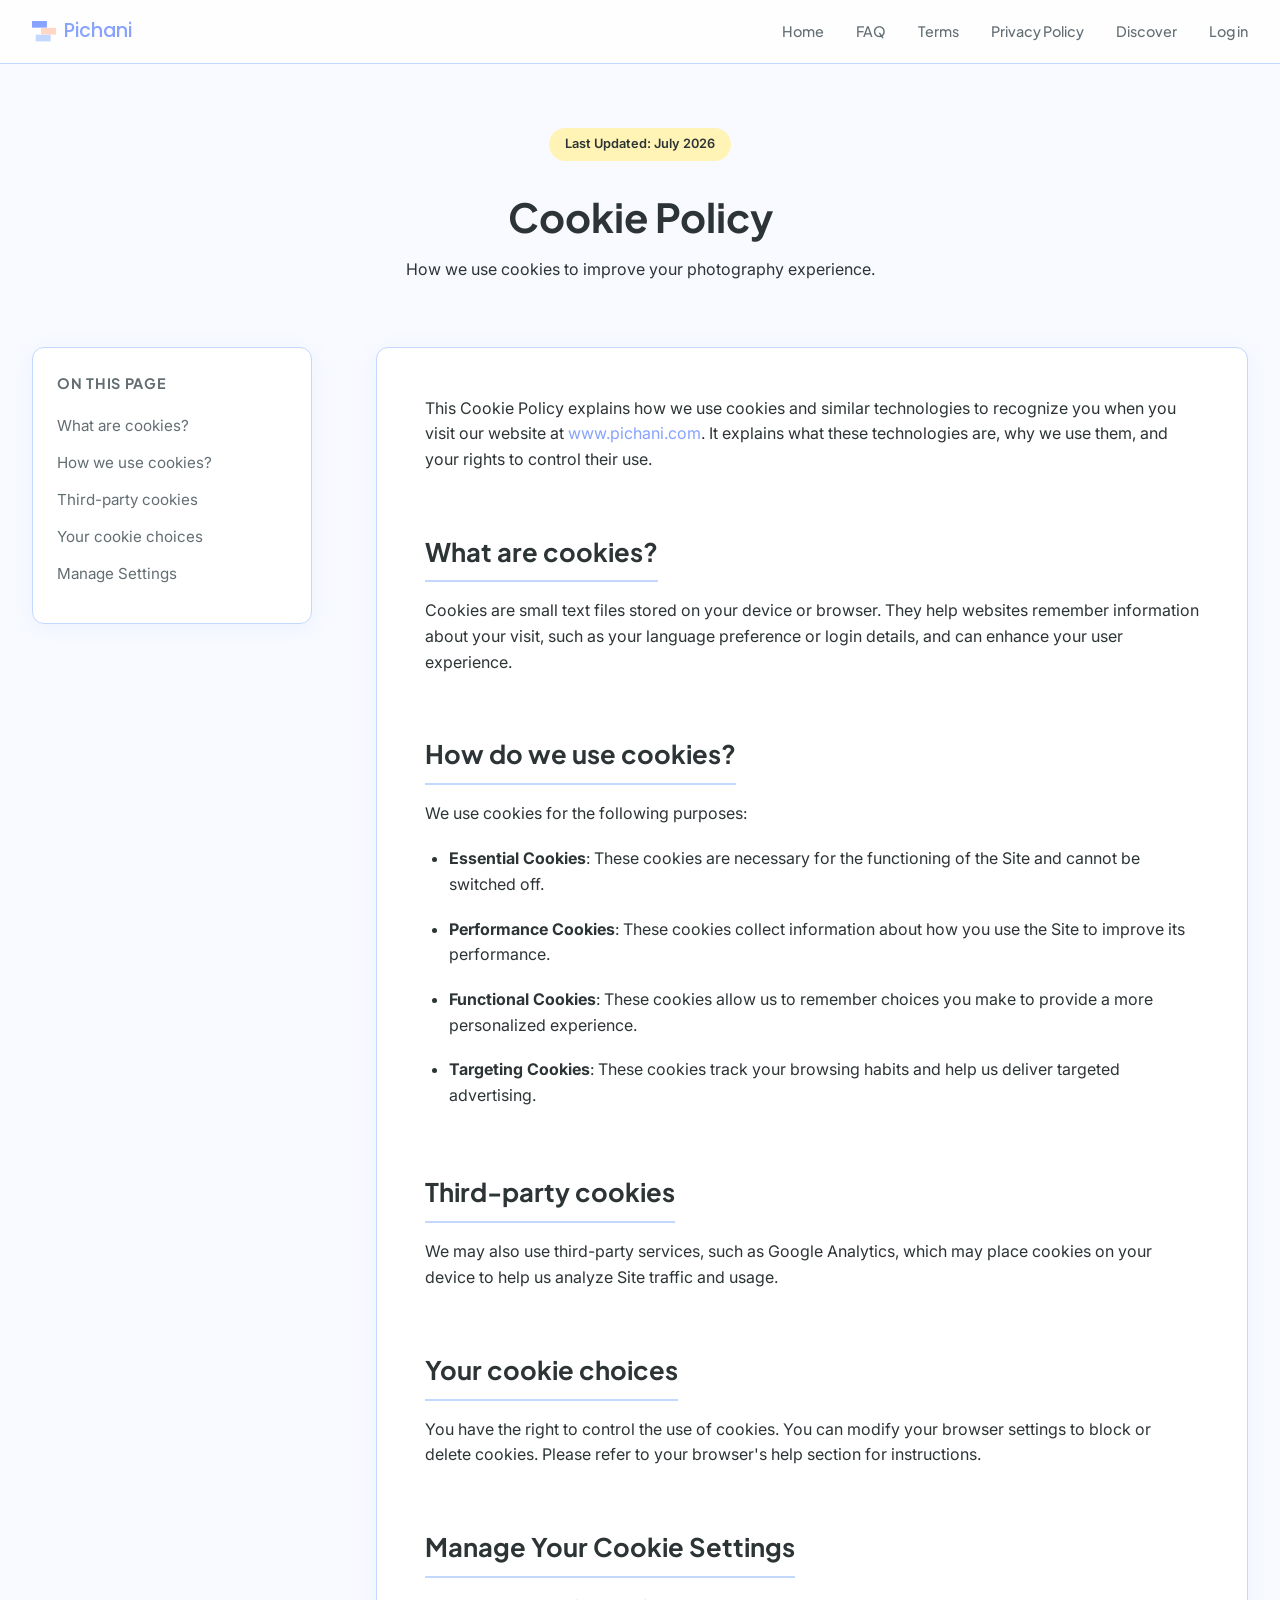
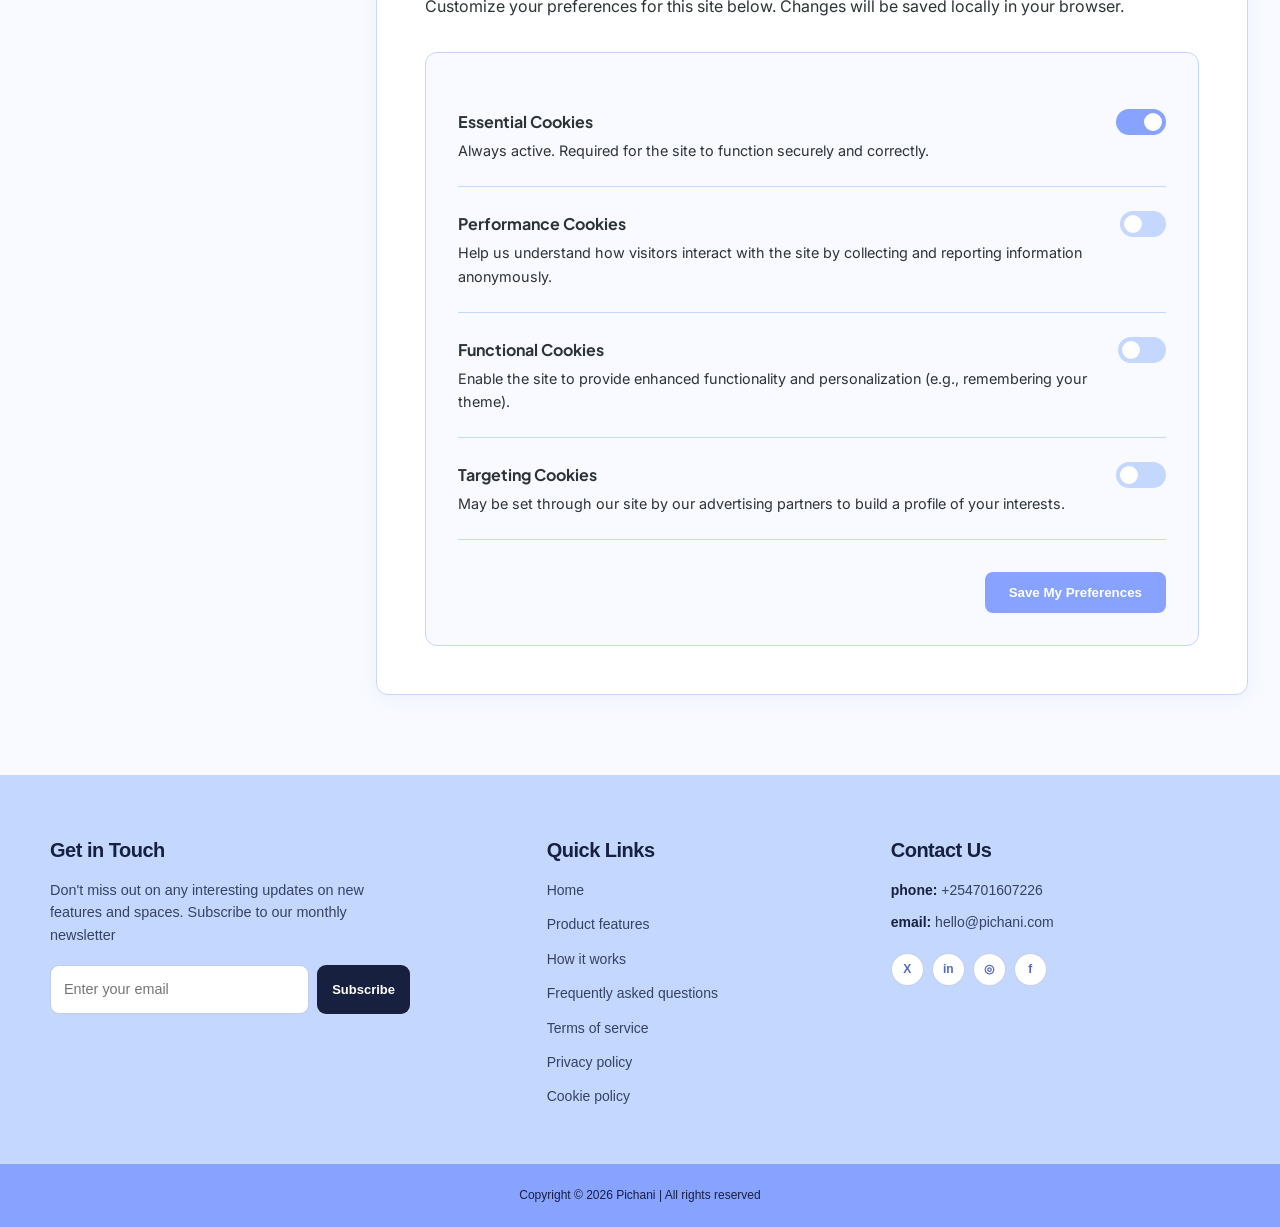
==== commit 46e24baa: "Add discover" ====
--- a/cookie-policy.html
+++ b/cookie-policy.html
@@ -30,6 +30,7 @@
               <a href="faq.html">FAQ</a>
               <a href="terms-of-service.html">Terms</a>
               <a href="privacy-policy.html">Privacy Policy</a>
+              <a href="https://app.pichani.com/discover">Discover</a>
               <a href="https://app.pichani.com/signin">Log in</a>
             </nav>
             <button class="menu-toggle" type="button" aria-controls="primary-menu" aria-expanded="false" aria-label="Open navigation menu"><span></span><span></span><span></span></button>
--- a/assets/css/footer.css
+++ b/assets/css/footer.css
@@ -4,7 +4,7 @@
 	border:0;
 	text-align:initial;
 	color:#17203e;
-	font-family:"DM Sans",Inter,Arial,sans-serif
+	font-family:"Hanken Grotesk",Arial,sans-serif
 }
 
 .footer-main{
@@ -22,7 +22,7 @@
 
 .footer-column h3{
 	margin:0 0 18px;
-	font:700 20px/1.1 "Plus Jakarta Sans","DM Sans",sans-serif;
+	font:700 20px/1.1 "Hanken Grotesk",Arial,sans-serif;
 	letter-spacing:-.5px;
 	color:#17203e
 }
@@ -67,7 +67,7 @@
 	border-radius:9px;
 	background:#17203e;
 	color:white;
-	font:700 13px/1 "DM Sans",Inter,sans-serif;
+	font:700 13px/1 "Hanken Grotesk",Arial,sans-serif;
 	cursor:pointer
 }
 
@@ -221,5 +221,3 @@
 
 
 }
-
-
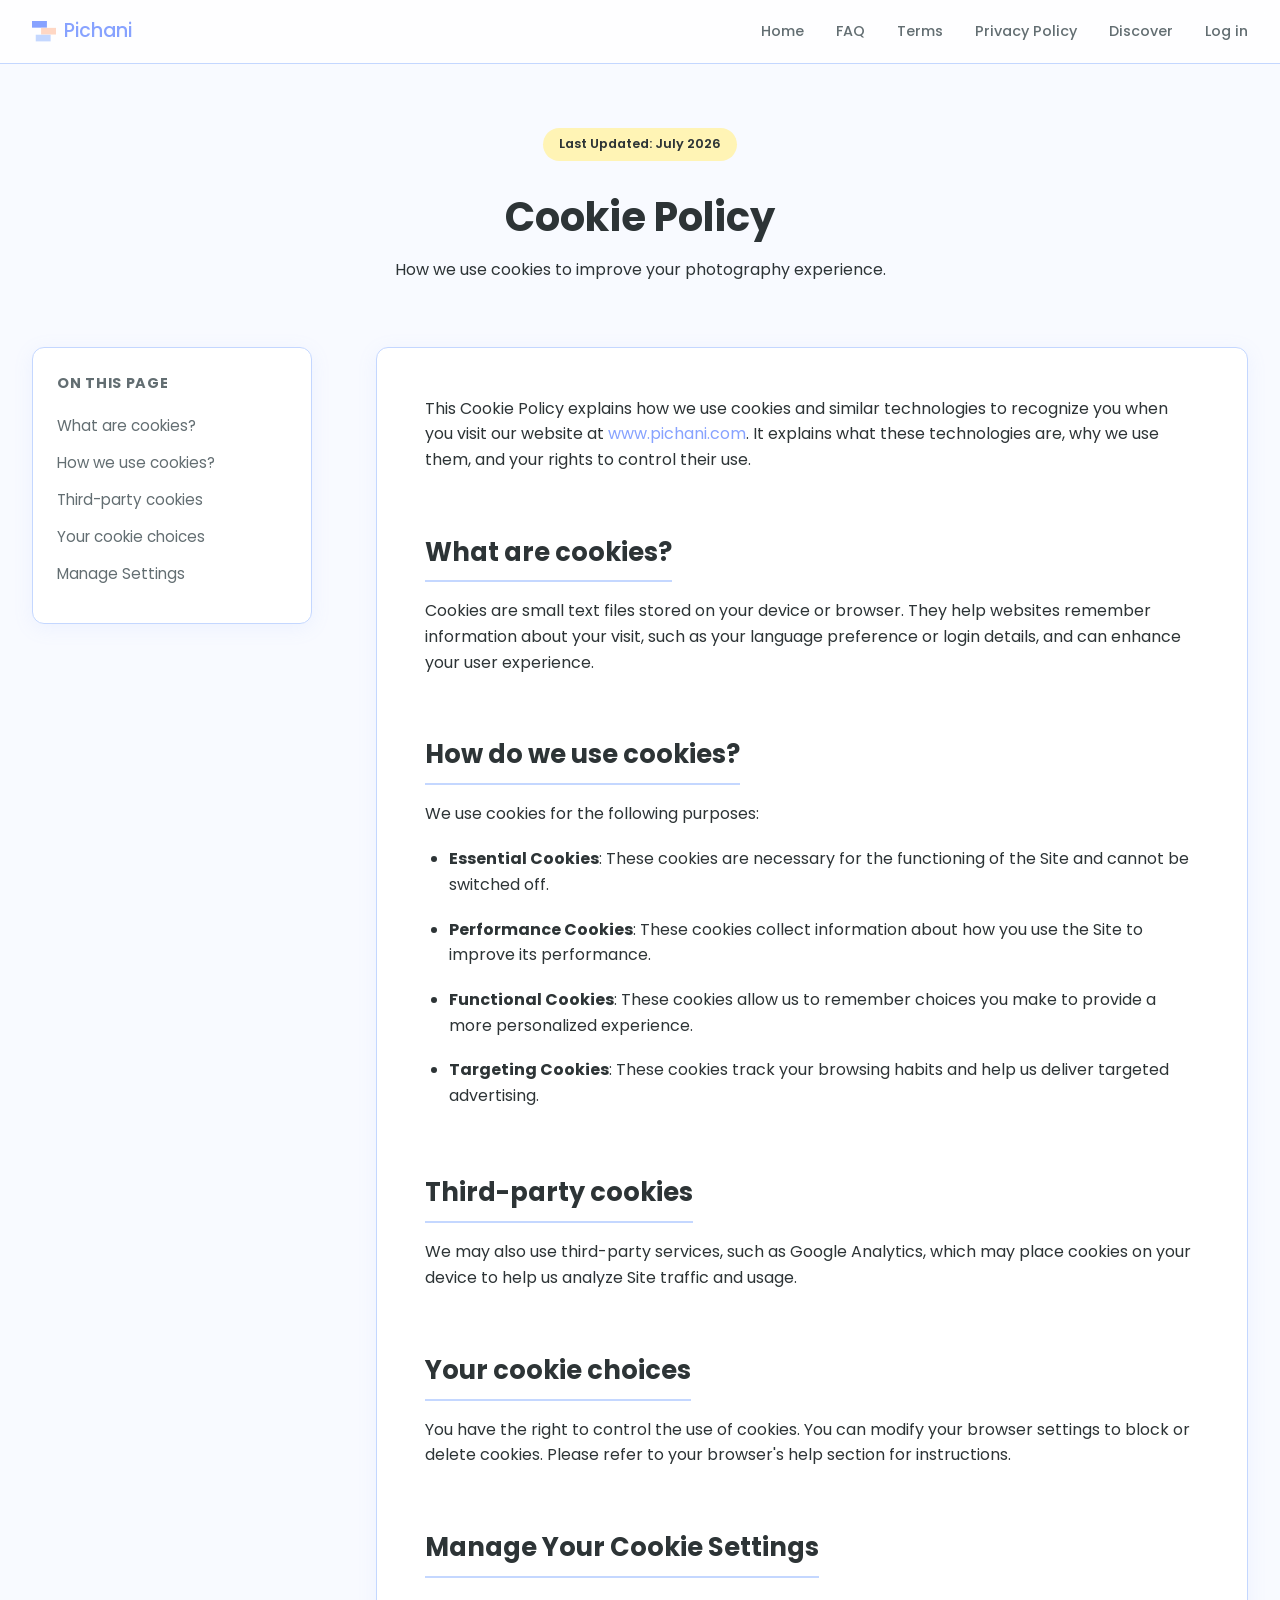
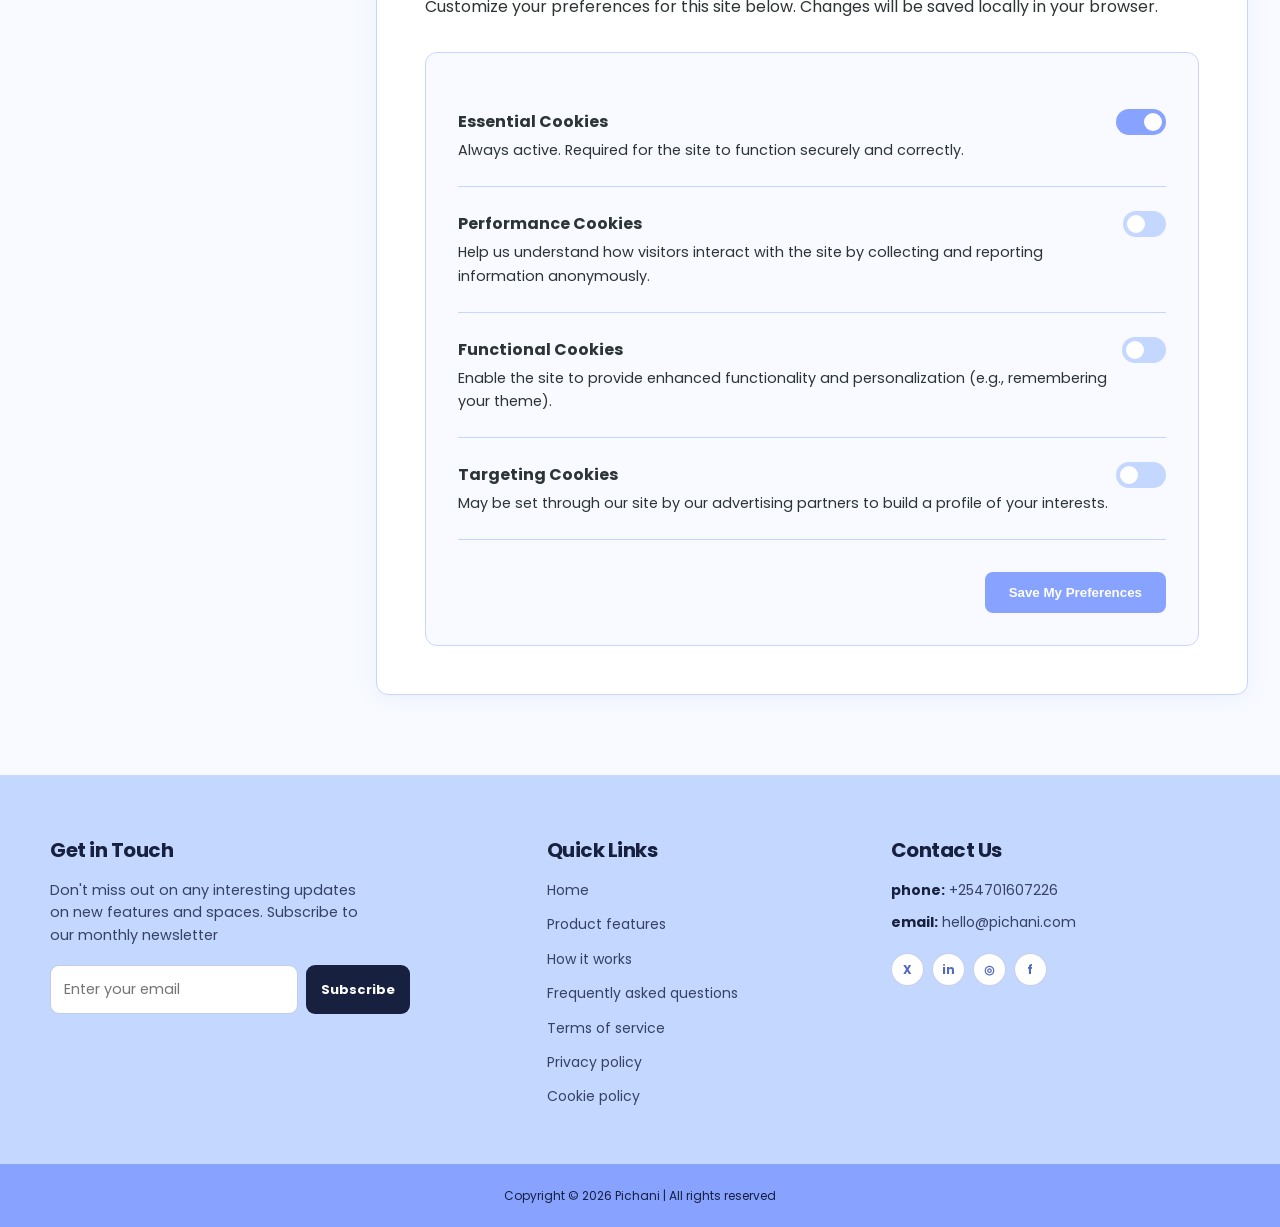
==== commit 0ca34959: "Use Poppins for our primary font" ====
--- a/cookie-policy.html
+++ b/cookie-policy.html
@@ -13,7 +13,6 @@
     <title>Cookie Policy | Pichani</title>
     <link rel="preconnect" href="https://fonts.googleapis.com">
     <link rel="preconnect" href="https://fonts.gstatic.com" crossorigin>
-    <link href="https://fonts.googleapis.com/css2?family=Inter:wght@400;500;600&family=Plus+Jakarta+Sans:wght@500;700;800&display=swap" rel="stylesheet">
     <link href="https://fonts.googleapis.com/css2?family=Poppins:wght@400;500;600;700&display=swap" rel="stylesheet">
     <link rel="stylesheet" href="assets/css/styles.css">
     <link rel="stylesheet" href="assets/css/footer.css">
--- a/assets/css/styles.css
+++ b/assets/css/styles.css
@@ -20,7 +20,7 @@
 }
 
 body {
-    font-family: 'Inter', -apple-system, BlinkMacSystemFont, "Segoe UI", Roboto, sans-serif;
+    font-family: 'Poppins', sans-serif;
     background-color: var(--bg-light);
     color: var(--text-main);
     line-height: 1.6;
@@ -28,7 +28,7 @@
 }
 
 h1, h2, h3, h4 {
-    font-family: 'Plus Jakarta Sans', sans-serif;
+    font-family: 'Poppins', sans-serif;
     font-weight: 700;
     color: var(--text-main);
     margin-bottom: 1rem;
@@ -74,7 +74,7 @@
 }
 
 .logo {
-    font-family: 'Plus Jakarta Sans', sans-serif;
+    font-family: 'Poppins', sans-serif;
     font-weight: 800;
     font-size: 1.5rem;
     color: var(--primary);
@@ -106,7 +106,7 @@
     font-weight: 500 !important;
     font-size: 0.9rem;
     color: var(--text-muted);
-    font-family: 'Plus Jakarta Sans', sans-serif;
+    font-family: 'Poppins', sans-serif;
     text-decoration: none;
 }
 
--- a/assets/css/footer.css
+++ b/assets/css/footer.css
@@ -4,7 +4,7 @@
 	border:0;
 	text-align:initial;
 	color:#17203e;
-	font-family:"Hanken Grotesk",Arial,sans-serif
+	font-family:"Poppins",Arial,sans-serif
 }
 
 .footer-main{
@@ -22,7 +22,7 @@
 
 .footer-column h3{
 	margin:0 0 18px;
-	font:700 20px/1.1 "Hanken Grotesk",Arial,sans-serif;
+	font:700 20px/1.1 "Poppins",Arial,sans-serif;
 	letter-spacing:-.5px;
 	color:#17203e
 }
@@ -67,7 +67,7 @@
 	border-radius:9px;
 	background:#17203e;
 	color:white;
-	font:700 13px/1 "Hanken Grotesk",Arial,sans-serif;
+	font:700 13px/1 "Poppins",Arial,sans-serif;
 	cursor:pointer
 }
 
